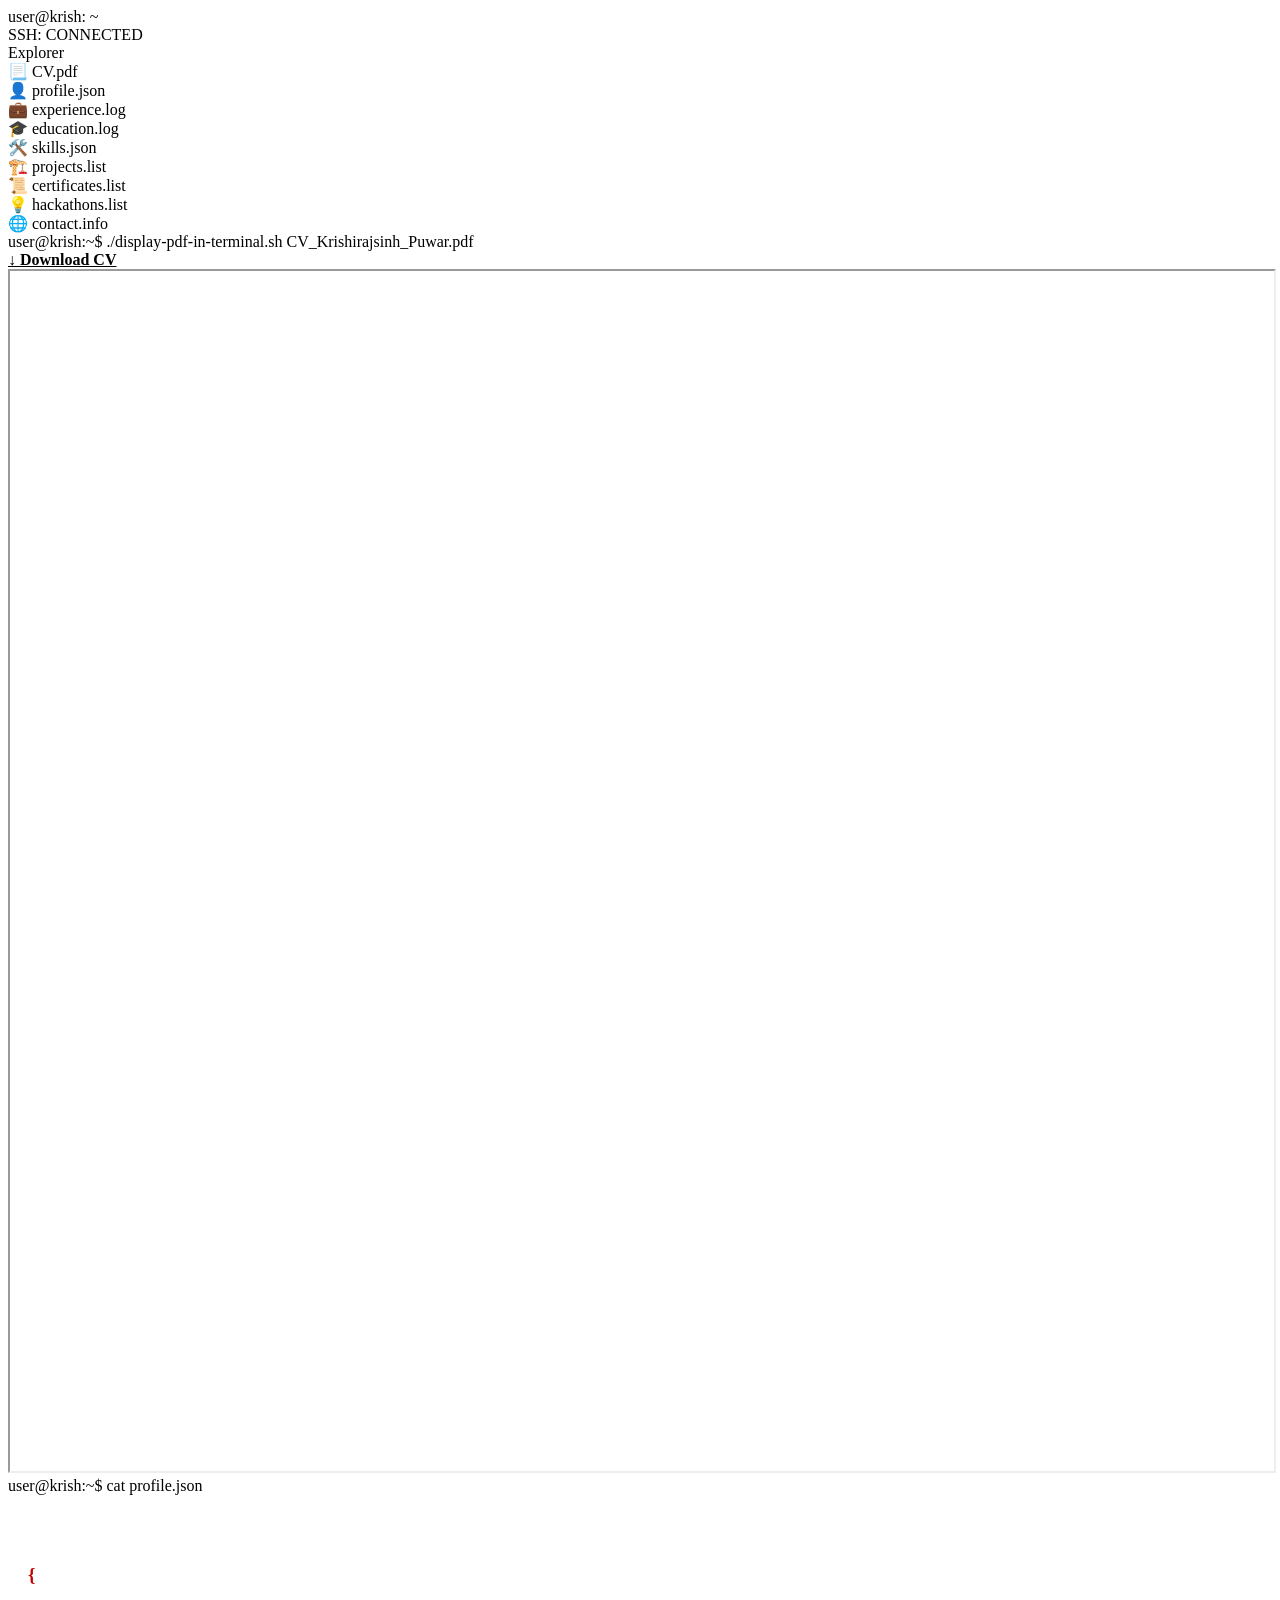
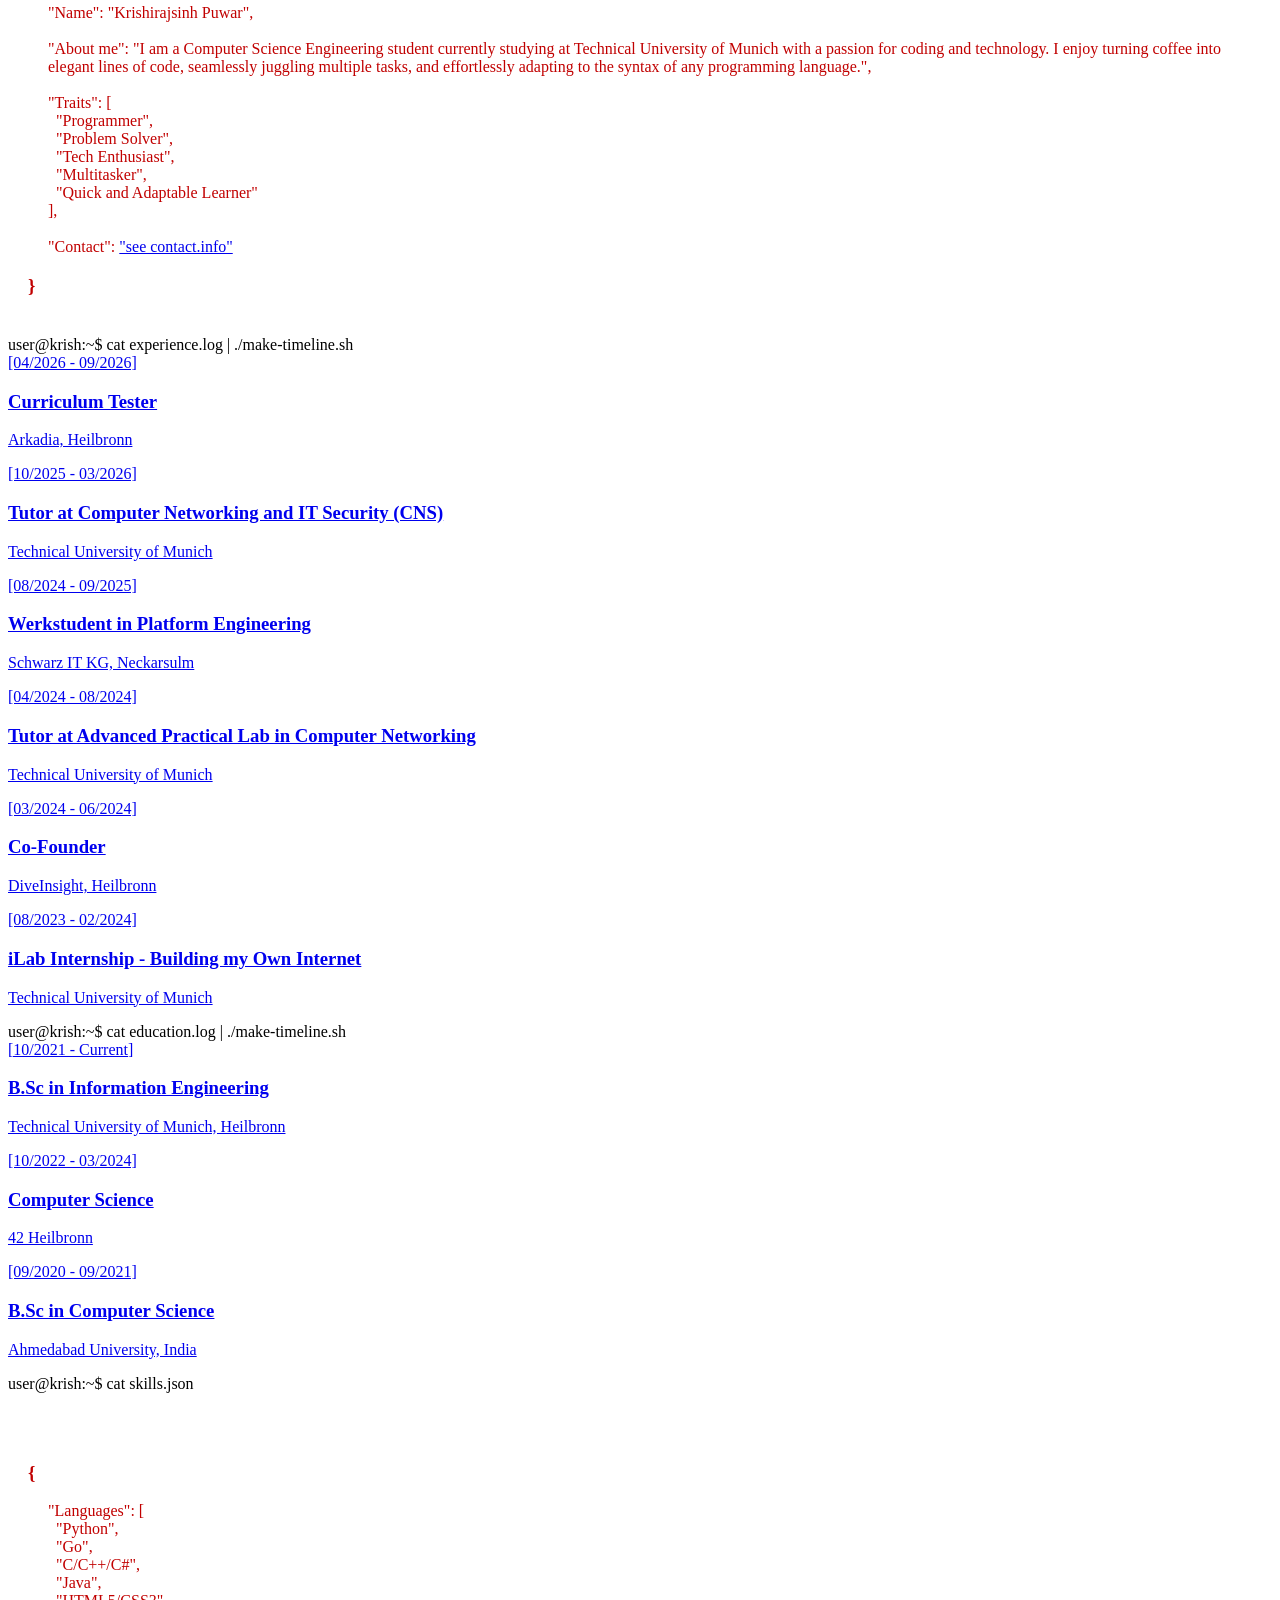
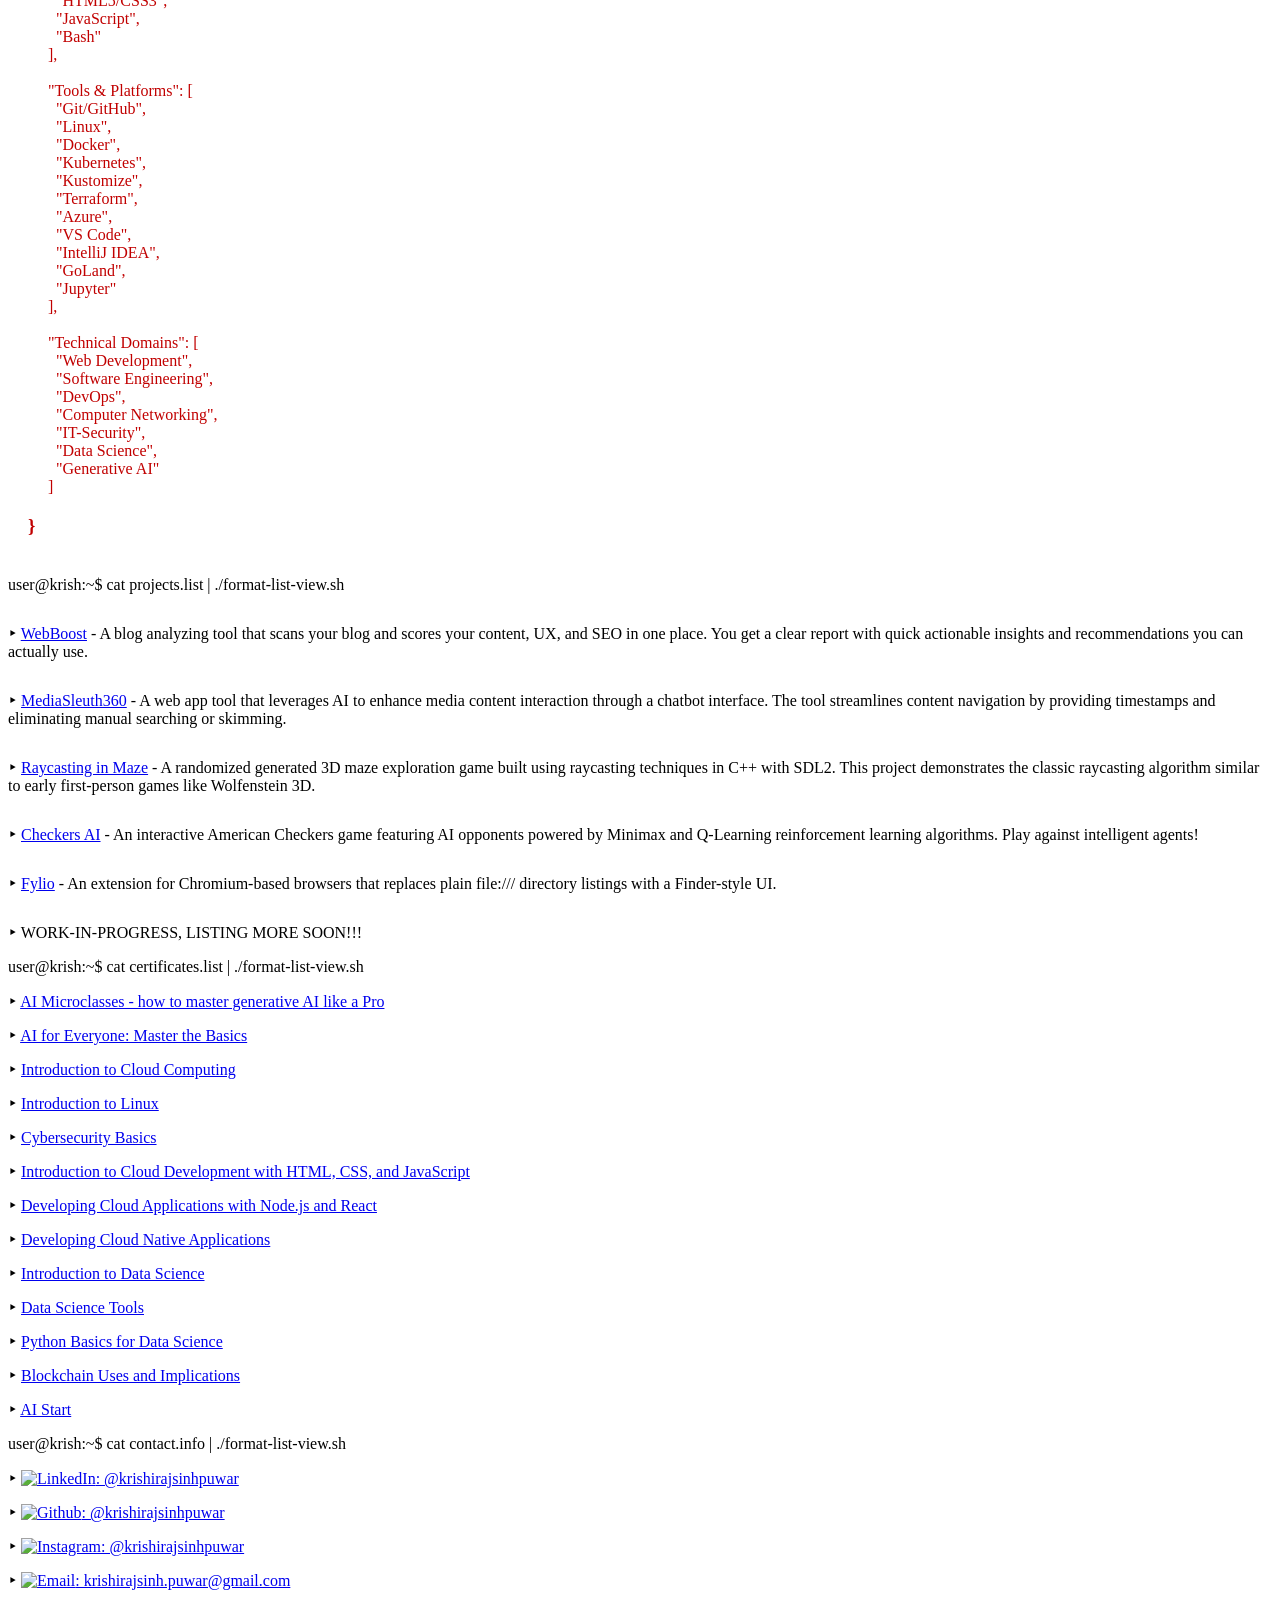
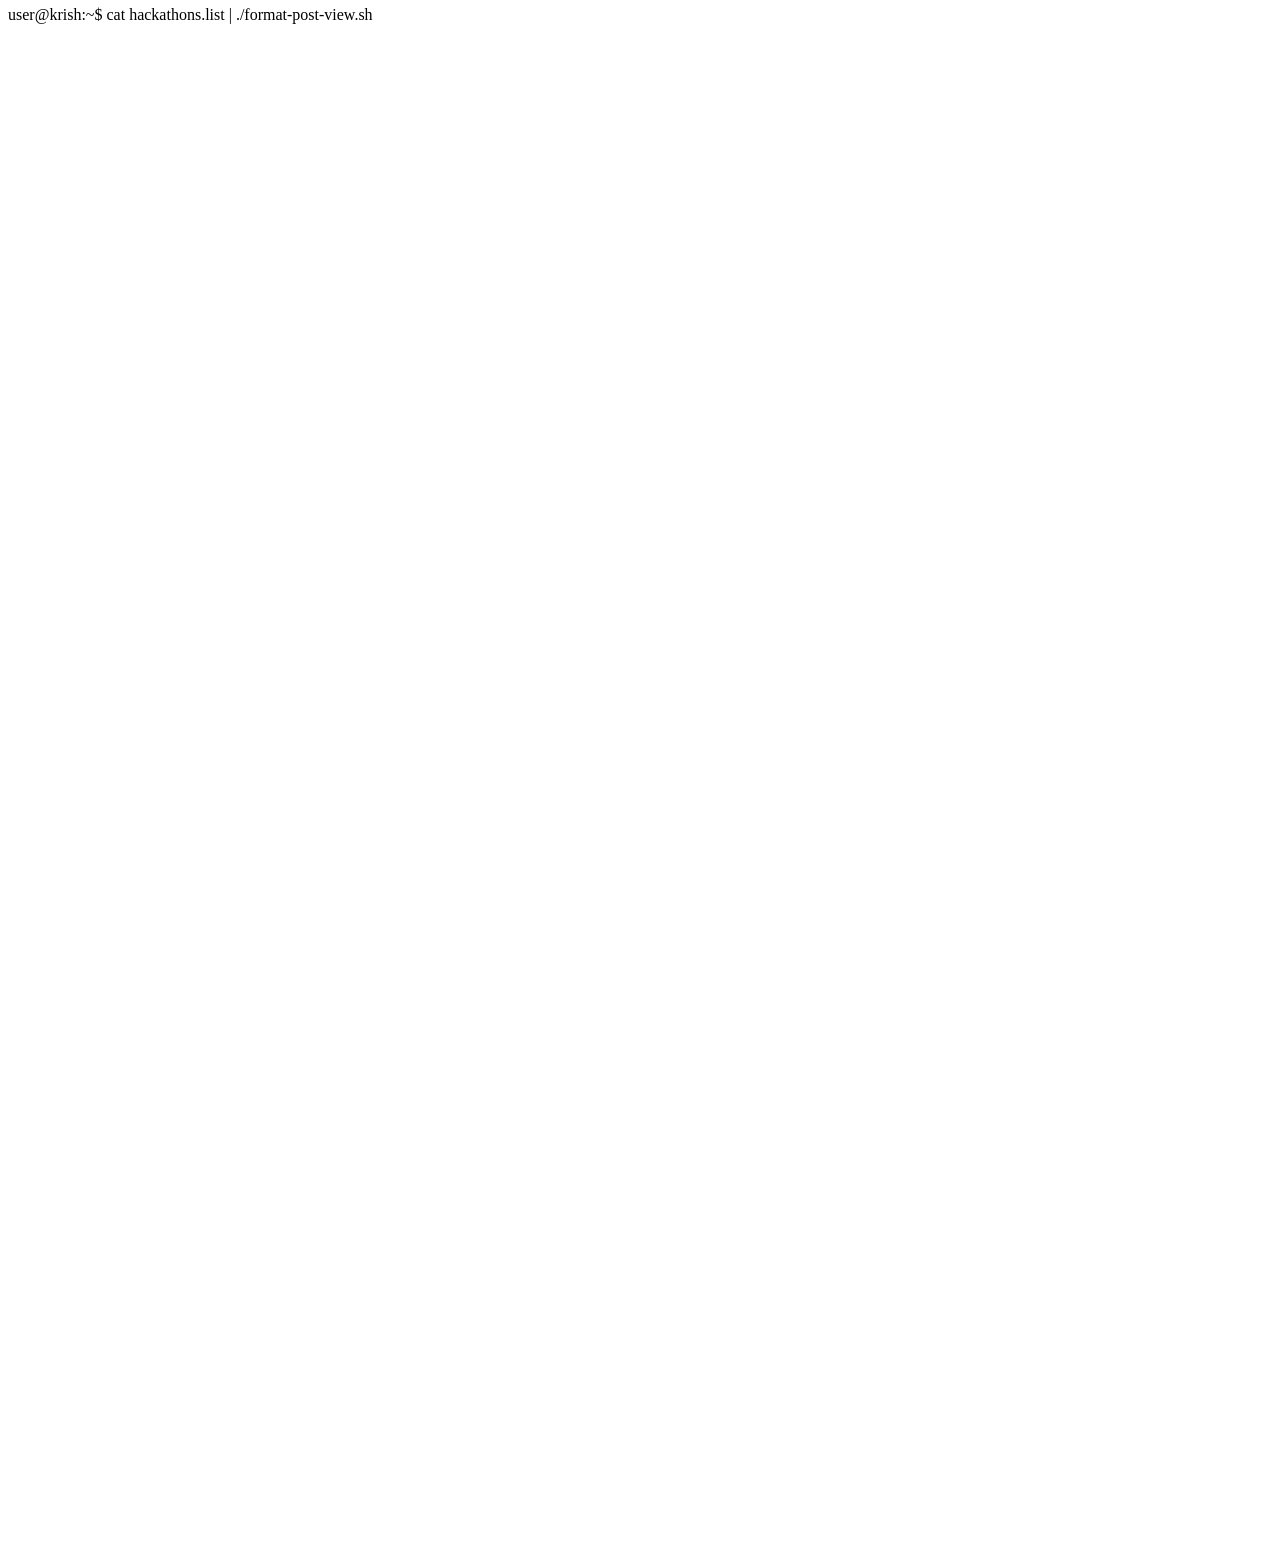
==== index.html @ ea26bac5 "updated email and usernames, added arkadia workexp, added linkedin hackathon post" ====
<!doctype html>
<html lang="en">
	<head>
		<script src="script.js"></script>

		<meta charset="UTF-8" />
		<meta name="viewport" content="width=device-width, initial-scale=1.0" />

		<meta
			name="description"
			content="Krishirajsinh Puwar – Computer Science Engineering student at Technical University of Munich (TUM). A Programmer, Tech enthusiast, and problem solver with experience in Software Engineering, DevOps, cloud-native systems, platform engineering, Computer Networking, Cybersecurity, Data Science and Generative AI."
		/>
		<meta
			name="keywords"
			content="Krishirajsinh Puwar, Software Engineer, Information Engineering, Computer Science, Heilbronn, Germany, TUM, Technical University of Munich, Computer Networking, DevOps, Cloud, AI, Portfolio, Resume, CV, Python, Go, C, C++, Java, Kubernetes, Docker, Platform Engineering, IT Security, Data Science, Generative AI, Cybersecurity, Software Development, Tech Enthusiast, Problem Solver, Multitasker, Quick Learner, Computer Science Student, Software Engineering Student, Computer Science Portfolio, Software Engineer Portfolio"
		/>
		<meta name="author" content="Krishirajsinh Puwar" />
		<meta name="robots" content="index, follow" />
		<meta name="theme-color" content="#0d0d0d" />

		<meta name="apple-mobile-web-app-capable" content="yes" />
		<meta
			name="apple-mobile-web-app-status-bar-style"
			content="black-translucent"
		/>

		<meta
			property="og:title"
			content="Krishirajsinh Puwar | Software Engineer & CS Student"
		/>
		<meta
			property="og:description"
			content="Terminal-style portfolio of Krishirajsinh Puwar – Computer Science Engineering student at Technical University of Munich (TUM). A Programmer, Tech enthusiast, and problem solver with experience in Software Engineering, DevOps, cloud-native systems, platform engineering, Computer Networking, Cybersecurity, Data Science and Generative AI."
		/>
		<meta property="og:type" content="website" />
		<meta
			property="og:url"
			content="https://krishirajsinh-puwar.42web.io/"
		/>

		<link
			rel="preload"
			href="https://fonts.gstatic.com/s/firacode/v26/uU9PCBUR8oakM2BQ3x0.woff2"
			as="font"
			type="font/woff2"
			crossorigin
		/>
		<link rel="preconnect" href="https://fonts.googleapis.com" />
		<link rel="preconnect" href="https://fonts.gstatic.com" crossorigin />
		<link
			href="https://fonts.googleapis.com/css2?family=Fira+Code:wght@300;400;500;600&display=swap"
			rel="stylesheet"
		/>

		<script type="application/ld+json">
			{
				"@context": "https://schema.org",
				"@type": "Person",
				"name": "Krishirajsinh Puwar",
				"url": "https://krishirajsinh-puwar.42web.io/",
				"jobTitle": "Software Engineering Student",
				"description": "Computer Science Engineering student at the Technical University of Munich with experience in Software Engineering, DevOps, cloud-native systems, platform engineering, Computer Networking, Cybersecurity, Data Science and Generative AI.",
				"affiliation": {
					"@type": "Organization",
					"name": "Schwarz IT KG"
				},
				"alumniOf": [
					{
						"@type": "EducationalOrganization",
						"name": "Technical University of Munich"
					},
					{
						"@type": "EducationalOrganization",
						"name": "42 Heilbronn"
					},
					{
						"@type": "EducationalOrganization",
						"name": "Ahmedabad University"
					}
				],
				"knowsAbout": [
					"Software Engineering",
					"DevOps",
					"Platform Engineering",
					"Cloud Computing",
					"Computer Networking",
					"IT Security",
					"Cybersecurity",
					"Data Science",
					"Generative AI",
					"Python",
					"Go",
					"C",
					"C++",
					"C#",
					"Java",
					"HTML5",
					"CSS3",
					"JavaScript",
					"Kubernetes",
					"Docker"
				],
				"sameAs": [
					"https://github.com/krishirajsinhpuwar",
					"https://www.linkedin.com/in/krishirajsinhpuwar",
					"https://www.instagram.com/krishirajsinhpuwar/"
				]
			}
		</script>

		<title>Krishirajsinh Puwar</title>
		<link
			rel="shortcut icon"
			href="https://krishirajsinh-puwar.42web.io/img/software-engineer.png"
		/>

		<link rel="stylesheet" href="styles.css" />
	</head>

	<body>
		<div class="terminal-container">
			<div class="title-bar">
				<div class="buttons">
					<div class="dot red"></div>
					<div class="dot yellow"></div>
					<div class="dot green"></div>
				</div>
				<div class="title-text">user@krish: ~</div>
				<div class="status-badge">SSH: CONNECTED</div>
			</div>

			<div class="terminal-body">
				<div class="sidebar">
					<div class="sidebar-header">Explorer</div>
					<div class="nav-item" onclick="showSection('cv')">
						<span class="nav-icon">📃</span> CV.pdf
					</div>
					<div class="nav-item" onclick="showSection('profile')">
						<span class="nav-icon">👤</span> profile.json
					</div>
					<div class="nav-item" onclick="showSection('experience')">
						<span class="nav-icon">💼</span> experience.log
					</div>
					<div class="nav-item" onclick="showSection('education')">
						<span class="nav-icon">🎓</span> education.log
					</div>
					<div class="nav-item" onclick="showSection('skills')">
						<span class="nav-icon">🛠️</span> skills.json
					</div>
					<div class="nav-item" onclick="showSection('projects')">
						<span class="nav-icon">🏗️</span> projects.list
					</div>
					<div class="nav-item" onclick="showSection('certificates')">
						<span class="nav-icon">📜</span> certificates.list
					</div>
					<div class="nav-item" onclick="showSection('hackathons')">
						<span class="nav-icon">💡</span> hackathons.list
					</div>
					<div class="nav-item" onclick="showSection('contact')">
						<span class="nav-icon">🌐</span> contact.info
					</div>
				</div>

				<div class="content-area" id="main-output">
					<div id="cv" class="section hidden-section">
						<div class="prompt-line">
							<span class="user">user@krish</span>:<span
								class="path"
								>~</span
							>$ ./display-pdf-in-terminal.sh
							CV_Krishirajsinh_Puwar.pdf
							<span class="cursor"></span>
						</div>

						<a
							href="https://krishirajsinh-puwar.42web.io/docs/CV_Krishirajsinh_Puwar.pdf"
							download
							style="
								color: black;
								font-weight: bold;
								border: none;
								border-bottom: 1px dashed black;
							"
						>
							<div class="cv-download">↓ Download CV</div>
						</a>

						<object
							data="https://krishirajsinh-puwar.42web.io/docs/CV_Krishirajsinh_Puwar.pdf#zoom=100&navpanes=0&toolbar=1"
							type="application/pdf"
							width="100%"
							height="1200px"
						>
							<iframe
								src="https://krishirajsinh-puwar.42web.io/docs/CV_Krishirajsinh_Puwar.pdf#zoom=100&navpanes=0&toolbar=1"
								width="100%"
								height="1200px"
							>
								<p>
									Your browser does not support PDF viewing.
									<a
										href="https://krishirajsinh-puwar.42web.io/docs/CV_Krishirajsinh_Puwar.pdf"
										>Download the PDF</a
									>.
								</p>
							</iframe>
						</object>
					</div>

					<div id="profile" class="section">
						<div class="prompt-line">
							<span class="user">user@krish</span>:<span
								class="path"
								>~</span
							>$ cat profile.json
							<span class="cursor"></span>
						</div>

						<div
							style="
								margin-top: 30px;
								border: 1px dashed var(--border-color);
								padding: 20px;
								border-radius: 8px;
							"
						>
							<h3 style="color: #c10000">{</h3>
							<ul
								style="
									list-style: none;
									padding-left: 20px;
									color: #c10000;
								"
							>
								<li>
									<span class="key">"Name"</span>:
									<span class="value"
										>"Krishirajsinh Puwar"</span
									>,
								</li>
								<br />
								<li>
									<span class="key">"About me"</span>:
									<span class="value"
										>"I am a Computer Science Engineering
										student currently studying at Technical
										University of Munich with a passion for
										coding and technology. I enjoy turning
										coffee into elegant lines of code,
										seamlessly juggling multiple tasks, and
										effortlessly adapting to the syntax of
										any programming language."</span
									>,
								</li>
								<br />
								<li>
									<span class="key">"Traits"</span>: [<br />
									&nbsp;&nbsp;<span class="value"
										>"Programmer"</span
									>,<br />
									&nbsp;&nbsp;<span class="value"
										>"Problem Solver"</span
									>,<br />
									&nbsp;&nbsp;<span class="value"
										>"Tech Enthusiast"</span
									>,<br />
									&nbsp;&nbsp;<span class="value"
										>"Multitasker"</span
									>,<br />
									&nbsp;&nbsp;<span class="value"
										>"Quick and Adaptable Learner"</span
									><br />
									],
								</li>
								<br />
								<li>
									<span class="key">"Contact"</span>:
									<a
										href="#"
										onclick="showSection('contact')"
									>
										<span class="value"
											>"see contact.info"</span
										>
									</a>
								</li>
							</ul>
							<h3 style="color: #c10000">}</h3>
						</div>
					</div>

					<div id="experience" class="section hidden-section">
						<div class="prompt-line">
							<span class="user">user@krish</span>:<span
								class="path"
								>~</span
							>$ cat experience.log | ./make-timeline.sh
							<span class="cursor"></span>
						</div>

						<a
							href="https://arkadia.hn/"
							target="_blank"
						>
							<div class="exp-card">
								<span class="date">[04/2026 - 09/2026]</span>
								<h3>
									Curriculum Tester
								</h3>
								<p>Arkadia, Heilbronn</p>
							</div>
						</a>

						<a
							href="https://www.ce.cit.tum.de/hndss/teaching/ws-25/computer-networking-and-it-security-inhn0012/"
							target="_blank"
						>
							<div class="exp-card">
								<span class="date">[10/2025 - 03/2026]</span>
								<h3>
									Tutor at Computer Networking and IT Security
									(CNS)
								</h3>
								<p>Technical University of Munich</p>
							</div>
						</a>

						<a
							href="https://it.schwarz/en/about-us"
							target="_blank"
						>
							<div class="exp-card">
								<span class="date">[08/2024 - 09/2025]</span>
								<h3>Werkstudent in Platform Engineering</h3>
								<p>Schwarz IT KG, Neckarsulm</p>
							</div>
						</a>

						<a
							href="https://www.ce.cit.tum.de/hndss/teaching/ss-24/ilab-inhn0021-inhn4053/"
							target="_blank"
						>
							<div class="exp-card">
								<span class="date">[04/2024 - 08/2024]</span>
								<h3>
									Tutor at Advanced Practical Lab in Computer
									Networking
								</h3>
								<p>Technical University of Munich</p>
							</div>
						</a>

						<a href="https://www.diveinsight.me/" target="_blank">
							<div class="exp-card">
								<span class="date">[03/2024 - 06/2024]</span>
								<h3>Co-Founder</h3>
								<p>DiveInsight, Heilbronn</p>
							</div>
						</a>

						<a
							href="https://net.in.tum.de/teaching/ss23/ilab_information.html"
							target="_blank"
						>
							<div class="exp-card">
								<span class="date">[08/2023 - 02/2024]</span>
								<h3>
									iLab Internship - Building my Own Internet
								</h3>
								<p>Technical University of Munich</p>
							</div>
						</a>
					</div>

					<div id="education" class="section hidden-section">
						<div class="prompt-line">
							<span class="user">user@krish</span>:<span
								class="path"
								>~</span
							>$ cat education.log | ./make-timeline.sh
							<span class="cursor"></span>
						</div>

						<a
							href="https://www.chn.tum.de/study-programs/bachelor-in-information-engineering"
							target="_blank"
						>
							<div class="exp-card">
								<span class="date">[10/2021 - Current]</span>
								<h3>B.Sc in Information Engineering</h3>
								<p>Technical University of Munich, Heilbronn</p>
							</div>
						</a>

						<a
							href="https://www.42heilbronn.de/en/"
							target="_blank"
						>
							<div class="exp-card">
								<span class="date">[10/2022 - 03/2024]</span>
								<h3>Computer Science</h3>
								<p>42 Heilbronn</p>
							</div>
						</a>

						<a
							href="https://ahduni.edu.in/majors/computer-science/"
							target="_blank"
						>
							<div class="exp-card">
								<span class="date">[09/2020 - 09/2021]</span>
								<h3>B.Sc in Computer Science</h3>
								<p>Ahmedabad University, India</p>
							</div>
						</a>
					</div>

					<div id="skills" class="section hidden-section">
						<div class="prompt-line">
							<span class="user">user@krish</span>:<span
								class="path"
								>~</span
							>$ cat skills.json
							<span class="cursor"></span>
						</div>

						<div
							style="
								margin-top: 30px;
								border: 1px dashed var(--border-color);
								padding: 20px;
								border-radius: 8px;
							"
						>
							<h3 style="color: #c10000">{</h3>
							<ul
								style="
									list-style: none;
									padding-left: 20px;
									color: #c10000;
								"
							>
								<li>
									<span class="key">"Languages"</span>: [<br />
									&nbsp;&nbsp;<span class="value"
										>"Python"</span
									>,<br />
									&nbsp;&nbsp;<span class="value">"Go"</span
									>,<br />
									&nbsp;&nbsp;<span class="value"
										>"C/C++/C#"</span
									>,<br />
									&nbsp;&nbsp;<span class="value">"Java"</span
									>,<br />
									&nbsp;&nbsp;<span class="value"
										>"HTML5/CSS3"</span
									>,<br />
									&nbsp;&nbsp;<span class="value"
										>"JavaScript"</span
									>,<br />
									&nbsp;&nbsp;<span class="value">"Bash"</span
									><br />
									],
								</li>
								<br />
								<li>
									<span class="key">"Tools & Platforms"</span
									>: [<br />
									&nbsp;&nbsp;<span class="value"
										>"Git/GitHub"</span
									>,<br />
									&nbsp;&nbsp;<span class="value"
										>"Linux"</span
									>,<br />
									&nbsp;&nbsp;<span class="value"
										>"Docker"</span
									>,<br />
									&nbsp;&nbsp;<span class="value"
										>"Kubernetes"</span
									>,<br />
									&nbsp;&nbsp;<span class="value"
										>"Kustomize"</span
									>,<br />
									&nbsp;&nbsp;<span class="value"
										>"Terraform"</span
									>,<br />
									&nbsp;&nbsp;<span class="value"
										>"Azure"</span
									>,<br />
									&nbsp;&nbsp;<span class="value"
										>"VS Code"</span
									>,<br />
									&nbsp;&nbsp;<span class="value"
										>"IntelliJ IDEA"</span
									>,<br />
									&nbsp;&nbsp;<span class="value"
										>"GoLand"</span
									>,<br />
									&nbsp;&nbsp;<span class="value"
										>"Jupyter"</span
									><br />
									],
								</li>
								<br />
								<li>
									<span class="key">"Technical Domains"</span
									>: [<br />
									&nbsp;&nbsp;<span class="value"
										>"Web Development"</span
									>,<br />
									&nbsp;&nbsp;<span class="value"
										>"Software Engineering"</span
									>,<br />
									&nbsp;&nbsp;<span class="value"
										>"DevOps"</span
									>,<br />
									&nbsp;&nbsp;<span class="value"
										>"Computer Networking"</span
									>,<br />
									&nbsp;&nbsp;<span class="value"
										>"IT-Security"</span
									>,<br />
									&nbsp;&nbsp;<span class="value"
										>"Data Science"</span
									>,<br />
									&nbsp;&nbsp;<span class="value"
										>"Generative AI"</span
									><br />
									]
								</li>
							</ul>
							<h3 style="color: #c10000">}</h3>
						</div>
					</div>

					<div id="projects" class="section hidden-section">
						<div class="prompt-line">
							<span class="user">user@krish</span>:<span
								class="path"
								>~</span
							>$ cat projects.list | ./format-list-view.sh
							<span class="cursor"></span>
						</div>

						<!-- TODO: add projects -->
						<ul style="list-style: none; padding: 0">
							<li style="margin-bottom: 30px; margin-top: 30px">
								‣
								<a
									href="https://web-boost.vercel.app/"
									target="_blank"
									>WebBoost</a
								>
								- A blog analyzing tool that scans your blog and
								scores your content, UX, and SEO in one place.
								You get a clear report with quick actionable
								insights and recommendations you can actually
								use.
							</li>
							<li style="margin-bottom: 30px">
								‣
								<a
									href="https://mediasleuth360.infinityfreeapp.com/"
									target="_blank"
									>MediaSleuth360</a
								>
								- A web app tool that leverages AI to enhance
								media content interaction through a chatbot
								interface. The tool streamlines content
								navigation by providing timestamps and
								eliminating manual searching or skimming.
							</li>
							<li style="margin-bottom: 30px; margin-top: 30px">
								‣
								<a
									href="https://github.com/krishirajsinhpuwar/Raycasting-in-Maze"
									target="_blank"
									>Raycasting in Maze</a
								>
								- A randomized generated 3D maze exploration
								game built using raycasting techniques in C++
								with SDL2. This project demonstrates the classic
								raycasting algorithm similar to early
								first-person games like Wolfenstein 3D.
							</li>
							<li style="margin-bottom: 30px; margin-top: 30px">
								‣
								<a
									href="https://github.com/krishirajsinhpuwar/Checkers-AI"
									target="_blank"
									>Checkers AI</a
								>
								- An interactive American Checkers game
								featuring AI opponents powered by Minimax and
								Q-Learning reinforcement learning algorithms.
								Play against intelligent agents!
							</li>
							<li style="margin-bottom: 30px; margin-top: 30px">
								‣
								<a
									href="https://github.com/krishirajsinhpuwar/Fylio"
									target="_blank"
									>Fylio</a
								>
								- An extension for Chromium-based browsers that
								replaces plain file:/// directory listings with
								a Finder-style UI.
							</li>
							<li style="margin-bottom: 15px">
								‣ WORK-IN-PROGRESS, LISTING MORE SOON!!!
							</li>
						</ul>
					</div>

					<div id="certificates" class="section hidden-section">
						<div class="prompt-line">
							<span class="user">user@krish</span>:<span
								class="path"
								>~</span
							>$ cat certificates.list | ./format-list-view.sh
							<span class="cursor"></span>
						</div>

						<ul style="list-style: none; padding: 0">
							<li style="margin-bottom: 15px">
								‣
								<a
									href="https://krishirajsinh-puwar.42web.io/docs/AI-microclass-cert-Krishirajshinh-Puwar.pdf"
									target="_blank"
									>AI Microclasses - how to master generative
									AI like a Pro</a
								>
							</li>
							<li style="margin-bottom: 15px">
								‣
								<a
									href="https://courses.edx.org/certificates/e932cb33a35c49d68d591180c5864901"
									target="_blank"
									>AI for Everyone: Master the Basics</a
								>
							</li>
							<li style="margin-bottom: 15px">
								‣
								<a
									href="https://courses.edx.org/certificates/a5ad1fb236be4dfe81f2113d454f5a74"
									target="_blank"
									>Introduction to Cloud Computing</a
								>
							</li>
							<li style="margin-bottom: 15px">
								‣
								<a
									href="https://courses.edx.org/certificates/22c818ac09b24380aa2648baf4562151"
									target="_blank"
									>Introduction to Linux</a
								>
							</li>
							<li style="margin-bottom: 15px">
								‣
								<a
									href="https://courses.edx.org/certificates/3fc72911ef18479abae2246c2bdd2088"
									target="_blank"
									>Cybersecurity Basics</a
								>
							</li>
							<li style="margin-bottom: 15px">
								‣
								<a
									href="https://courses.edx.org/certificates/c0ff079c130e436bac5a6cdcb186fbcd"
									target="_blank"
									>Introduction to Cloud Development with
									HTML, CSS, and JavaScript</a
								>
							</li>
							<li style="margin-bottom: 15px">
								‣
								<a
									href="https://courses.edx.org/certificates/d4cdd8b4777649748ed891184c3becee"
									target="_blank"
									>Developing Cloud Applications with Node.js
									and React</a
								>
							</li>
							<li style="margin-bottom: 15px">
								‣
								<a
									href="https://courses.edx.org/certificates/93f59151fcc249729932428f6f7320cb"
									target="_blank"
									>Developing Cloud Native Applications</a
								>
							</li>
							<li style="margin-bottom: 15px">
								‣
								<a
									href="https://courses.edx.org/certificates/b4935fa86e6144c48e5233bcae4f8d9d"
									target="_blank"
									>Introduction to Data Science</a
								>
							</li>
							<li style="margin-bottom: 15px">
								‣
								<a
									href="https://courses.edx.org/certificates/d2c5148cbb704c869ca817bbf81c52aa"
									target="_blank"
									>Data Science Tools</a
								>
							</li>
							<li style="margin-bottom: 15px">
								‣
								<a
									href="https://courses.edx.org/certificates/b2a924a302e74a138e5fac4d57702357"
									target="_blank"
									>Python Basics for Data Science</a
								>
							</li>
							<li style="margin-bottom: 15px">
								‣
								<a
									href="https://courses.edx.org/certificates/4005465d2c504a279243ca0ddbc5af24"
									target="_blank"
									>Blockchain Uses and Implications</a
								>
							</li>
							<li style="margin-bottom: 15px">
								‣
								<a
									href="https://www.linkedin.com/feed/update/urn:li:activity:7181878891353903104/"
									target="_blank"
									>AI Start</a
								>
							</li>
						</ul>
					</div>

					<div id="contact" class="section hidden-section">
						<div class="prompt-line">
							<span class="user">user@krish</span>:<span
								class="path"
								>~</span
							>$ cat contact.info | ./format-list-view.sh
							<span class="cursor"></span>
						</div>

						<ul style="list-style: none; padding: 0">
							<li style="margin-bottom: 15px">
								‣
								<a
									href="https://www.linkedin.com/in/krishirajsinhpuwar"
									target="_blank"
									><img
										src="https://krishirajsinh-puwar.42web.io/img/linkedin.svg"
										alt="LinkedIn"
										style="pointer-events: none"
									/>: @krishirajsinhpuwar</a
								>
							</li>
							<li style="margin-bottom: 15px">
								‣
								<a
									href="https://github.com/krishirajsinhpuwar"
									target="_blank"
									><img
										src="https://krishirajsinh-puwar.42web.io/img/github.svg"
										alt="Github"
										style="pointer-events: none"
									/>: @krishirajsinhpuwar</a
								>
							</li>
							<li style="margin-bottom: 15px">
								‣
								<a
									href="https://www.instagram.com/krishirajsinhpuwar/"
									target="_blank"
									><img
										src="https://krishirajsinh-puwar.42web.io/img/instagram.svg"
										alt="Instagram"
										style="pointer-events: none"
									/>: @krishirajsinhpuwar</a
								>
							</li>
							<li style="margin-bottom: 15px">
								‣
								<a
									href="mailto:krishirajsinh.puwar@gmail.com"
									><img
										src="https://krishirajsinh-puwar.42web.io/img/gmail.svg"
										alt="Email"
										style="pointer-events: none"
									/>: krishirajsinh.puwar@gmail.com</a
								>
							</li>
						</ul>
					</div>

					<div id="hackathons" class="section hidden-section">
						<div class="prompt-line">
							<span class="user">user@krish</span>:<span
								class="path"
								>~</span
							>$ cat hackathons.list | ./format-post-view.sh
							<span class="cursor"></span>
						</div>
						
						<iframe
							class="hackathon-iframe"
                            src="https://www.linkedin.com/embed/feed/update/urn:li:ugcPost:7470057524252127232?collapsed=1"
							height="500"
							width="48%"
							frameborder="0"
							allowfullscreen=""
							title="Embedded post"
						></iframe>
                        <iframe
							class="hackathon-iframe"
                            src="https://www.linkedin.com/embed/feed/update/urn:li:ugcPost:7445889348719296512?collapsed=1"
							height="500"
							width="48%"
							frameborder="0"
							allowfullscreen=""
							title="Embedded post"
						></iframe>
                        <iframe
							class="hackathon-iframe"
							src="https://www.linkedin.com/embed/feed/update/urn:li:ugcPost:7403125349741473792?collapsed=1"
							height="500"
							width="48%"
							frameborder="0"
							allowfullscreen=""
							title="Embedded post"
						></iframe>
						<iframe
							class="hackathon-iframe"
							src="https://www.linkedin.com/embed/feed/update/urn:li:ugcPost:7178263312009162753?collapsed=1"
							height="500"
							width="48%"
							frameborder="0"
							allowfullscreen=""
							title="Embedded post"
						></iframe>
						<iframe
							class="hackathon-iframe"
							src="https://www.linkedin.com/embed/feed/update/urn:li:ugcPost:7264531027262427138?collapsed=1"
							height="500"
							width="48%"
							frameborder="0"
							allowfullscreen=""
							title="Embedded post"
						></iframe>
					</div>
				</div>
			</div>
		</div>
	</body>
</html>
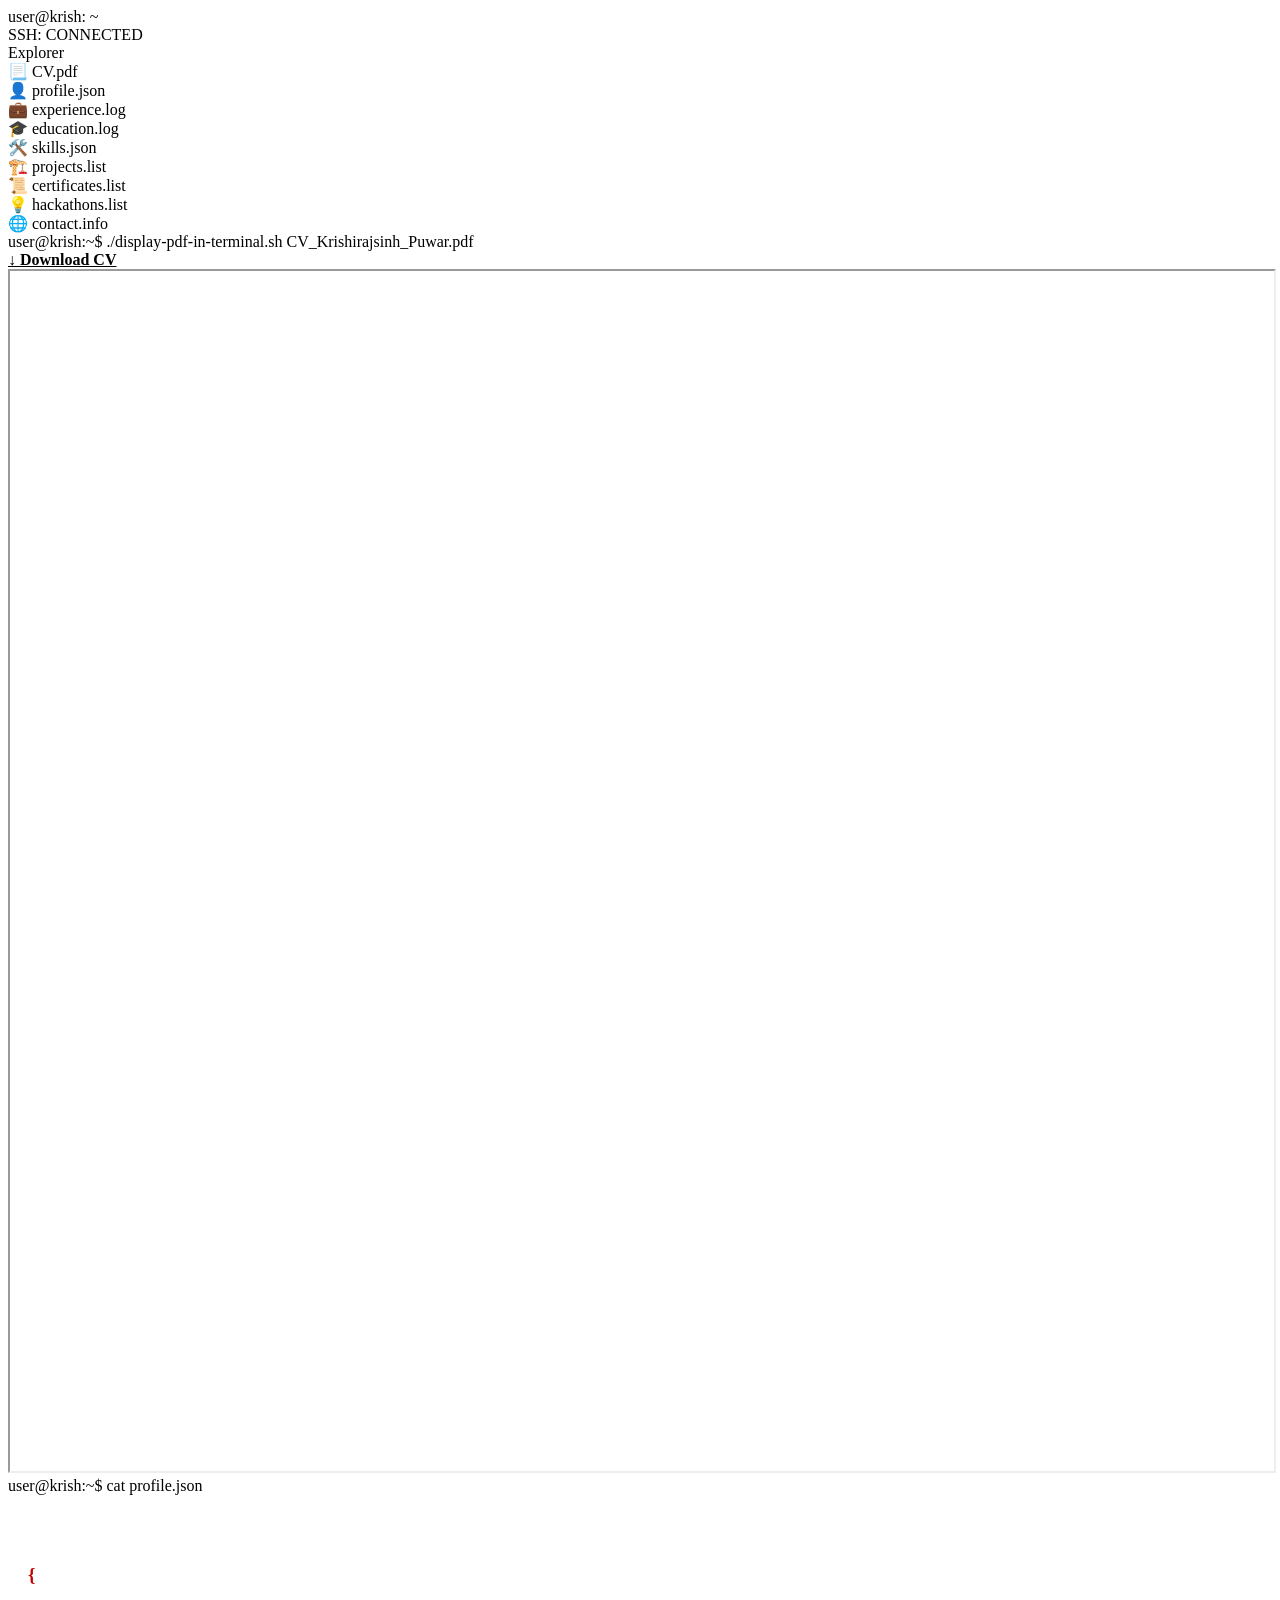
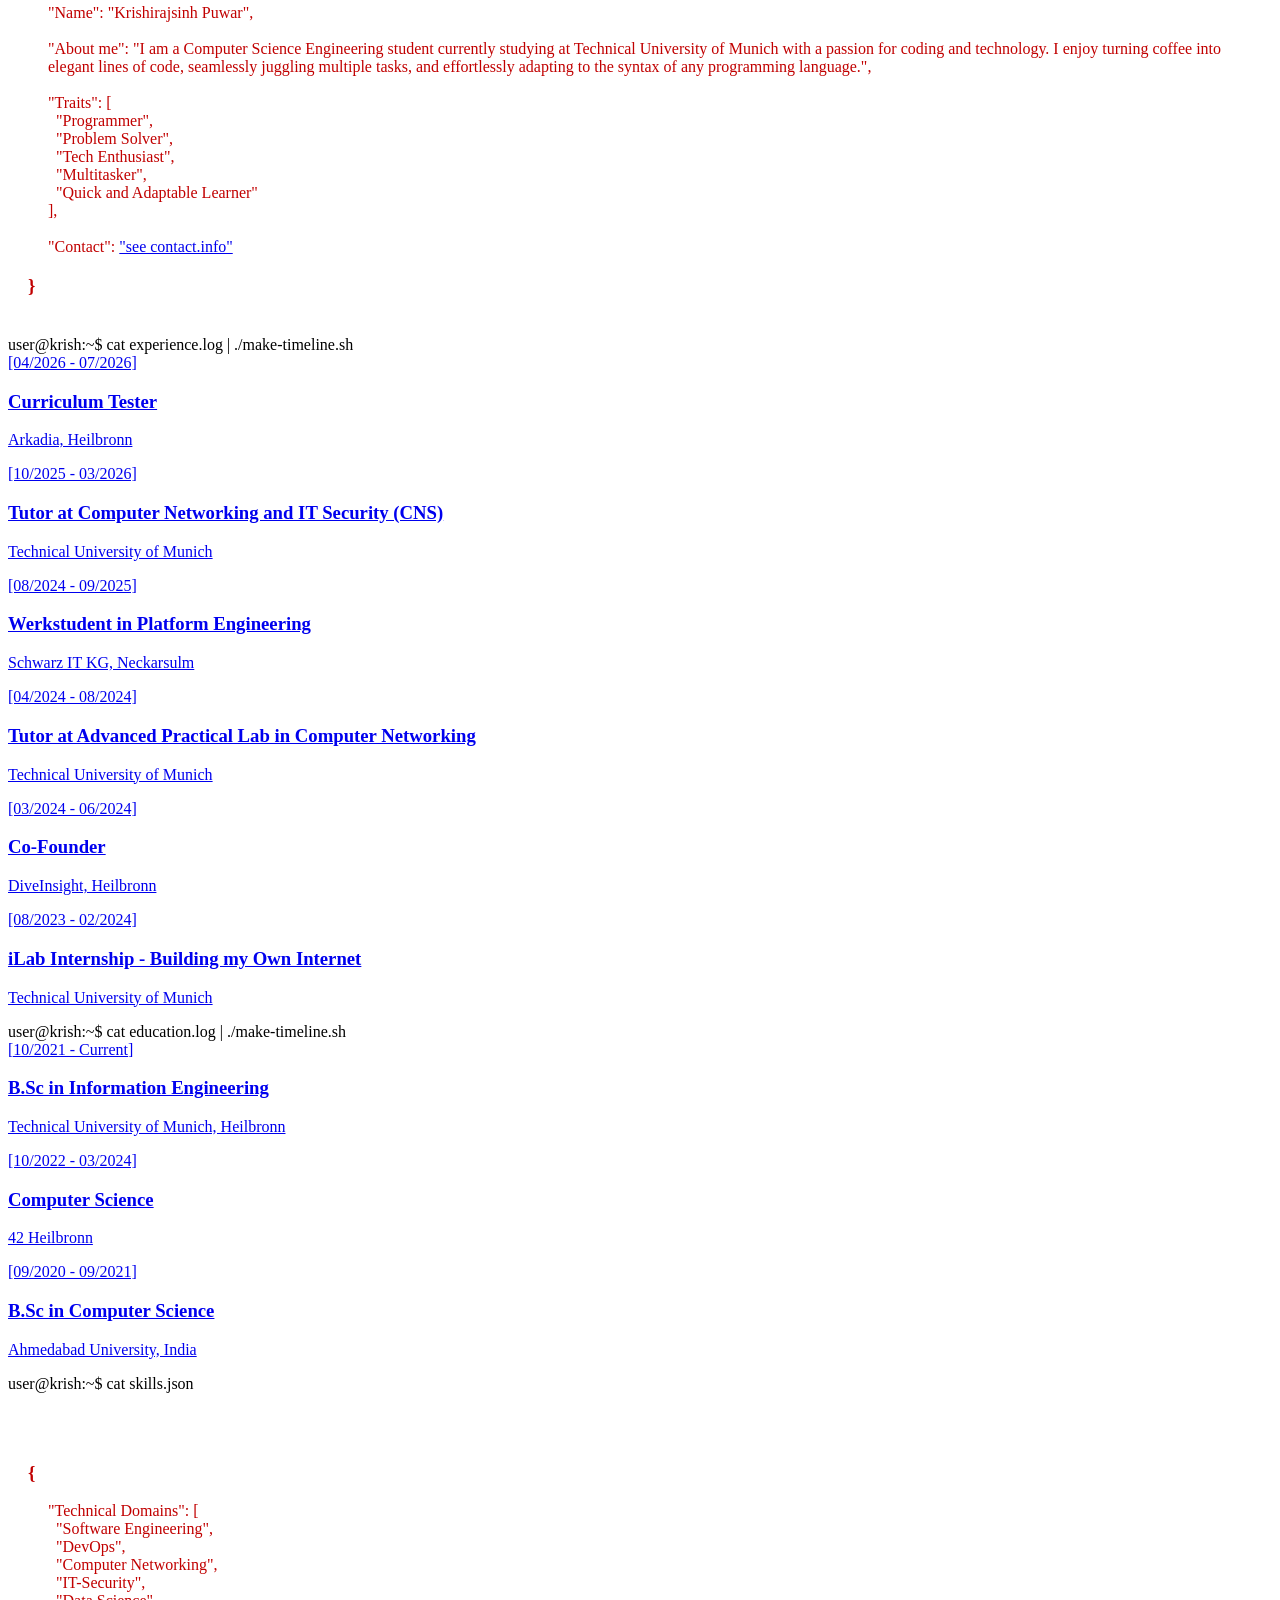
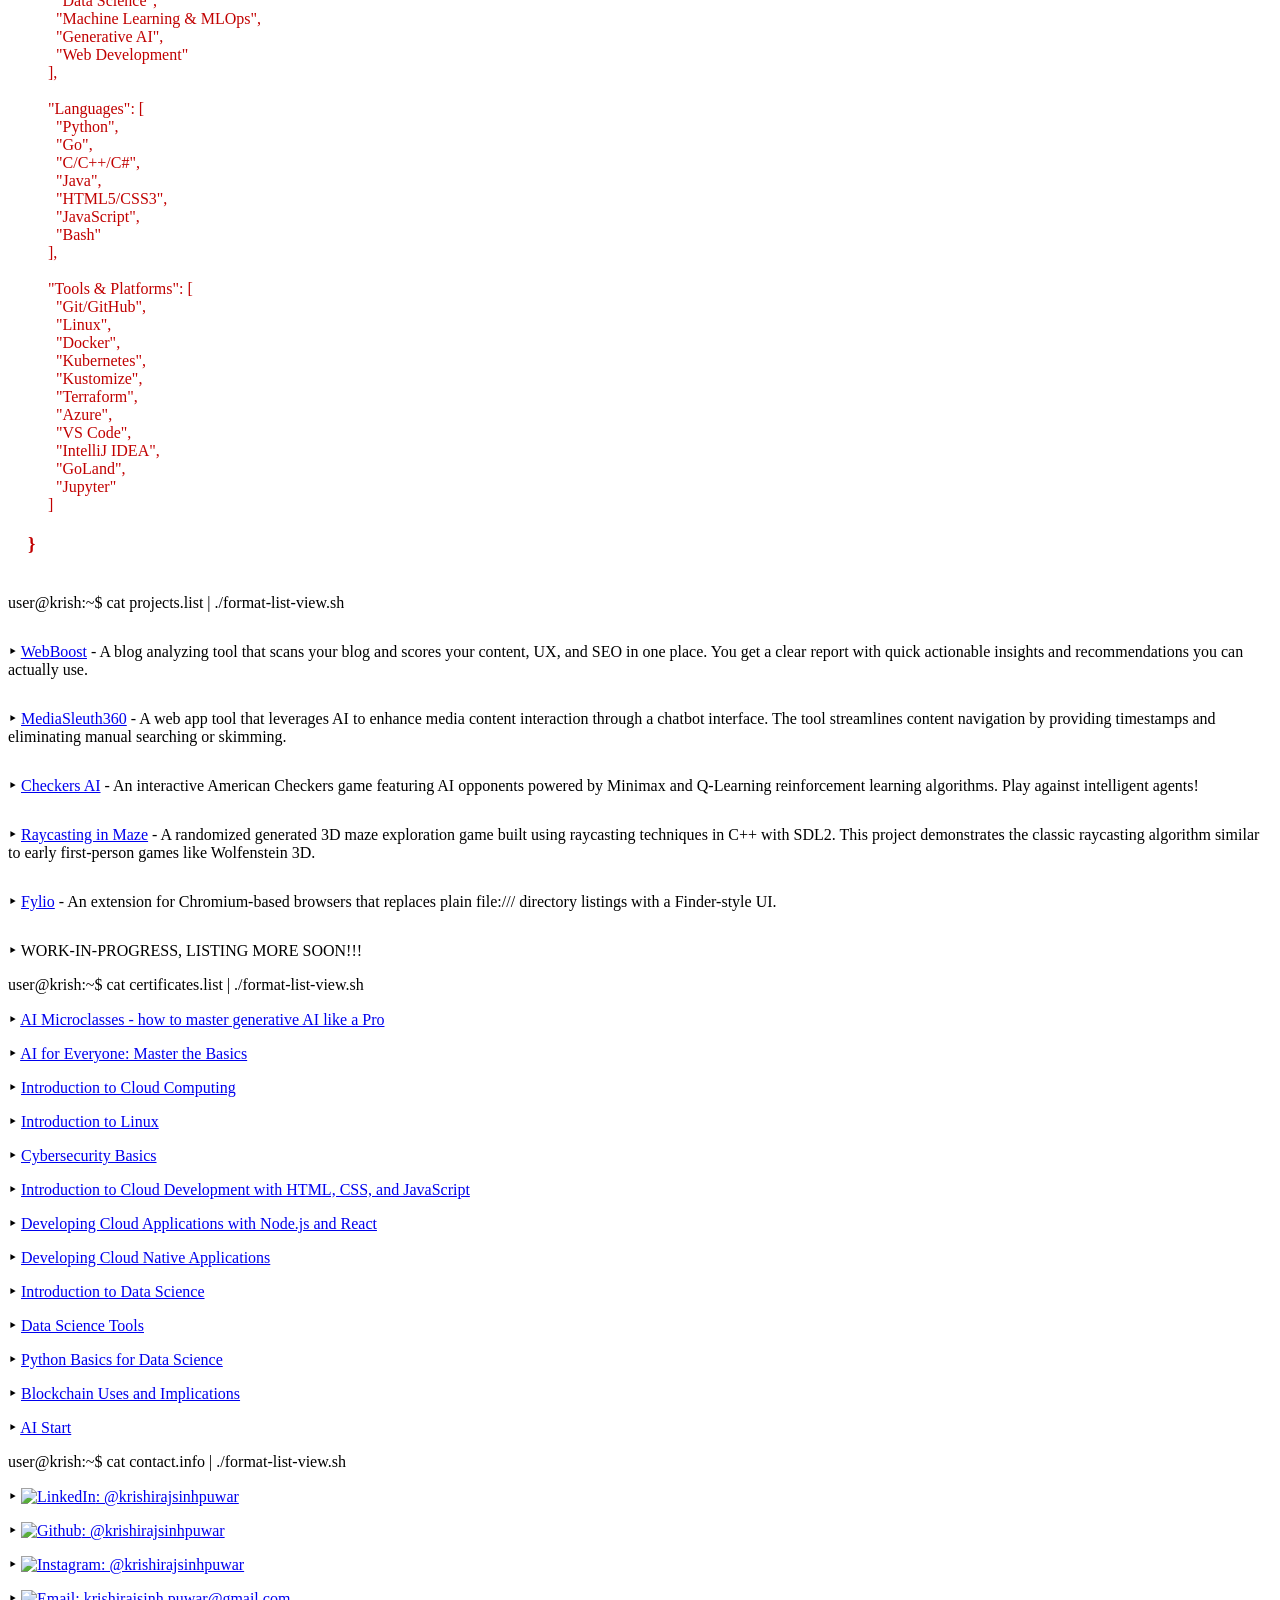
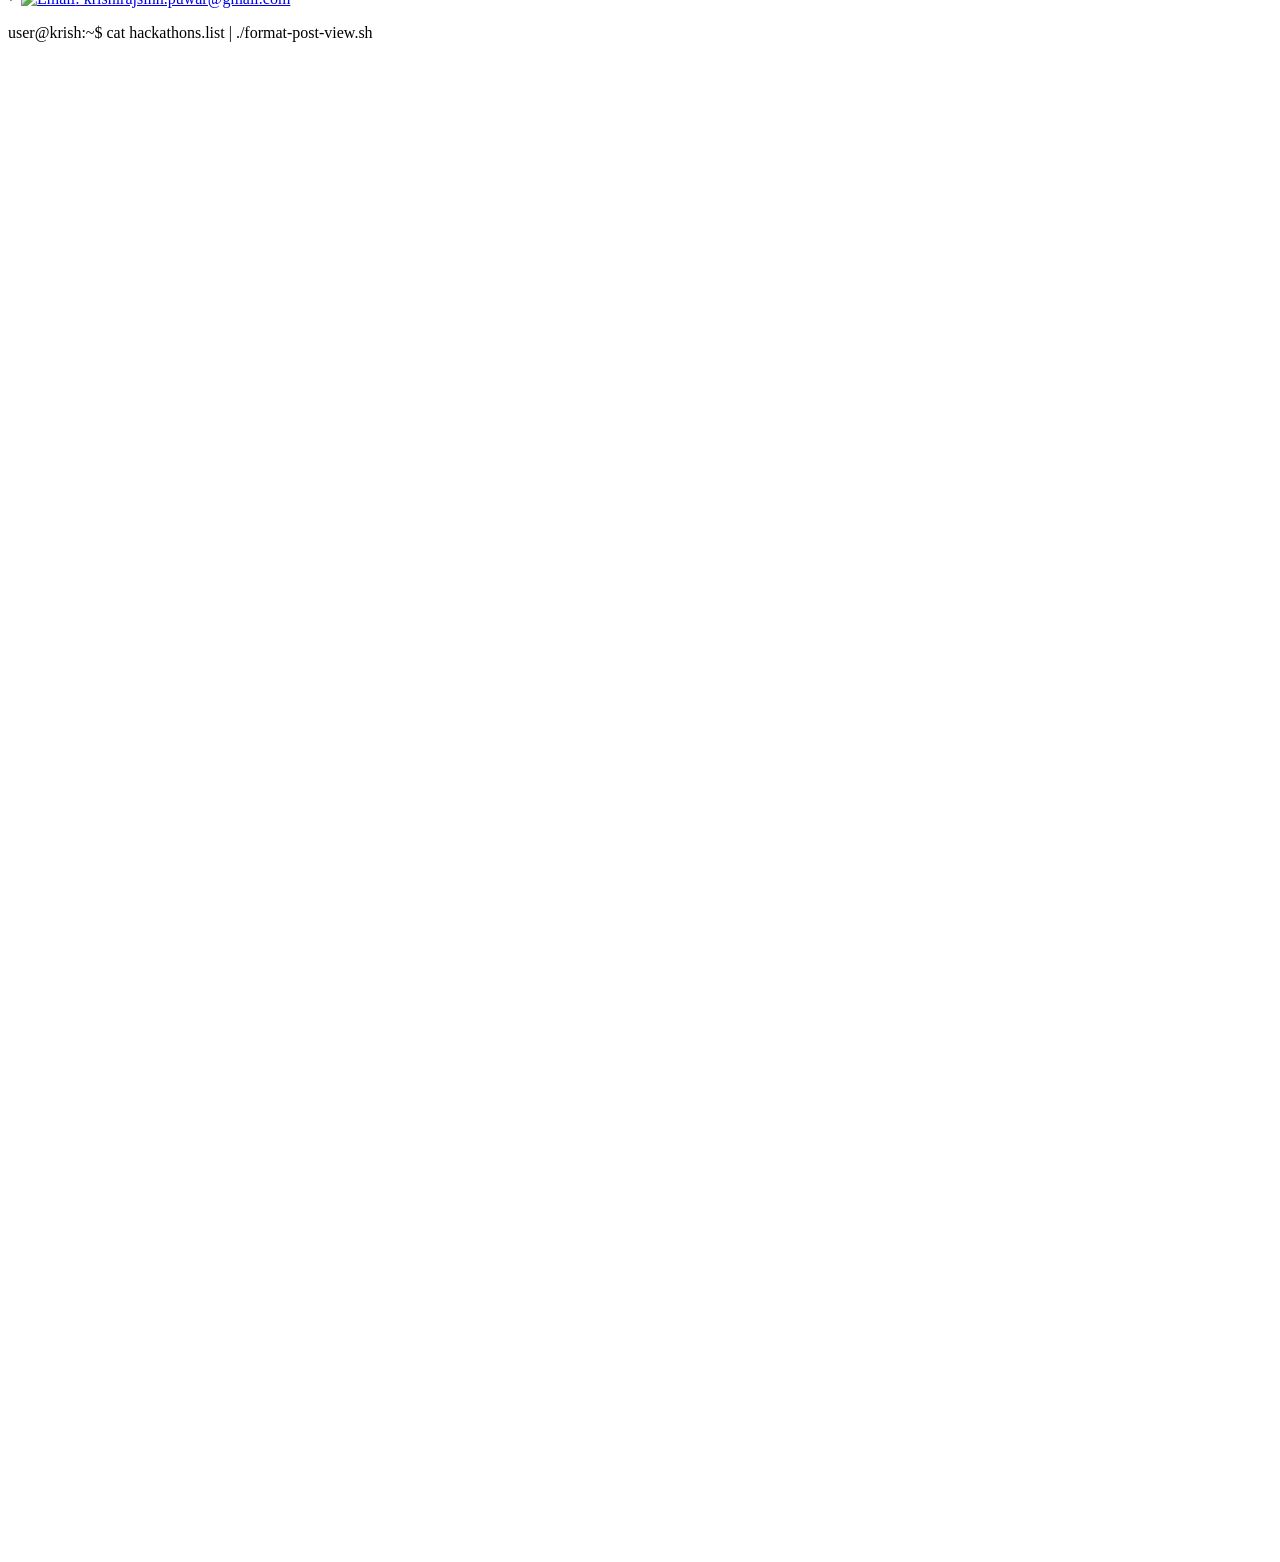
==== commit 160ccb41: "tweaks" ====
--- a/index.html
+++ b/index.html
@@ -298,15 +298,10 @@
 							<span class="cursor"></span>
 						</div>
 
-						<a
-							href="https://arkadia.hn/"
-							target="_blank"
-						>
+						<a href="https://arkadia.hn/" target="_blank">
 							<div class="exp-card">
-								<span class="date">[04/2026 - 09/2026]</span>
-								<h3>
-									Curriculum Tester
-								</h3>
+								<span class="date">[04/2026 - 07/2026]</span>
+								<h3>Curriculum Tester</h3>
 								<p>Arkadia, Heilbronn</p>
 							</div>
 						</a>
@@ -441,6 +436,36 @@
 								"
 							>
 								<li>
+									<span class="key">"Technical Domains"</span
+									>: [<br />
+									&nbsp;&nbsp;<span class="value"
+										>"Software Engineering"</span
+									>,<br />
+									&nbsp;&nbsp;<span class="value"
+										>"DevOps"</span
+									>,<br />
+									&nbsp;&nbsp;<span class="value"
+										>"Computer Networking"</span
+									>,<br />
+									&nbsp;&nbsp;<span class="value"
+										>"IT-Security"</span
+									>,<br />
+									&nbsp;&nbsp;<span class="value"
+										>"Data Science"</span
+									>,<br />
+									&nbsp;&nbsp;<span class="value"
+										>"Machine Learning & MLOps"</span
+									>,<br />
+									&nbsp;&nbsp;<span class="value"
+										>"Generative AI"</span
+									>,<br />
+									&nbsp;&nbsp;<span class="value"
+										>"Web Development"</span
+									><br />
+									],
+								</li>
+								<br />
+								<li>
 									<span class="key">"Languages"</span>: [<br />
 									&nbsp;&nbsp;<span class="value"
 										>"Python"</span
@@ -499,33 +524,6 @@
 									&nbsp;&nbsp;<span class="value"
 										>"Jupyter"</span
 									><br />
-									],
-								</li>
-								<br />
-								<li>
-									<span class="key">"Technical Domains"</span
-									>: [<br />
-									&nbsp;&nbsp;<span class="value"
-										>"Web Development"</span
-									>,<br />
-									&nbsp;&nbsp;<span class="value"
-										>"Software Engineering"</span
-									>,<br />
-									&nbsp;&nbsp;<span class="value"
-										>"DevOps"</span
-									>,<br />
-									&nbsp;&nbsp;<span class="value"
-										>"Computer Networking"</span
-									>,<br />
-									&nbsp;&nbsp;<span class="value"
-										>"IT-Security"</span
-									>,<br />
-									&nbsp;&nbsp;<span class="value"
-										>"Data Science"</span
-									>,<br />
-									&nbsp;&nbsp;<span class="value"
-										>"Generative AI"</span
-									><br />
 									]
 								</li>
 							</ul>
@@ -573,6 +571,18 @@
 							<li style="margin-bottom: 30px; margin-top: 30px">
 								‣
 								<a
+									href="https://github.com/krishirajsinhpuwar/Checkers-AI"
+									target="_blank"
+									>Checkers AI</a
+								>
+								- An interactive American Checkers game
+								featuring AI opponents powered by Minimax and
+								Q-Learning reinforcement learning algorithms.
+								Play against intelligent agents!
+							</li>
+							<li style="margin-bottom: 30px; margin-top: 30px">
+								‣
+								<a
 									href="https://github.com/krishirajsinhpuwar/Raycasting-in-Maze"
 									target="_blank"
 									>Raycasting in Maze</a
@@ -582,18 +592,6 @@
 								with SDL2. This project demonstrates the classic
 								raycasting algorithm similar to early
 								first-person games like Wolfenstein 3D.
-							</li>
-							<li style="margin-bottom: 30px; margin-top: 30px">
-								‣
-								<a
-									href="https://github.com/krishirajsinhpuwar/Checkers-AI"
-									target="_blank"
-									>Checkers AI</a
-								>
-								- An interactive American Checkers game
-								featuring AI opponents powered by Minimax and
-								Q-Learning reinforcement learning algorithms.
-								Play against intelligent agents!
 							</li>
 							<li style="margin-bottom: 30px; margin-top: 30px">
 								‣
@@ -780,8 +778,7 @@
 							</li>
 							<li style="margin-bottom: 15px">
 								‣
-								<a
-									href="mailto:krishirajsinh.puwar@gmail.com"
+								<a href="mailto:krishirajsinh.puwar@gmail.com"
 									><img
 										src="https://krishirajsinh-puwar.42web.io/img/gmail.svg"
 										alt="Email"
@@ -800,26 +797,26 @@
 							>$ cat hackathons.list | ./format-post-view.sh
 							<span class="cursor"></span>
 						</div>
-						
+
 						<iframe
 							class="hackathon-iframe"
-                            src="https://www.linkedin.com/embed/feed/update/urn:li:ugcPost:7470057524252127232?collapsed=1"
+							src="https://www.linkedin.com/embed/feed/update/urn:li:ugcPost:7470057524252127232?collapsed=1"
 							height="500"
 							width="48%"
 							frameborder="0"
 							allowfullscreen=""
 							title="Embedded post"
 						></iframe>
-                        <iframe
+						<iframe
 							class="hackathon-iframe"
-                            src="https://www.linkedin.com/embed/feed/update/urn:li:ugcPost:7445889348719296512?collapsed=1"
+							src="https://www.linkedin.com/embed/feed/update/urn:li:ugcPost:7445889348719296512?collapsed=1"
 							height="500"
 							width="48%"
 							frameborder="0"
 							allowfullscreen=""
 							title="Embedded post"
 						></iframe>
-                        <iframe
+						<iframe
 							class="hackathon-iframe"
 							src="https://www.linkedin.com/embed/feed/update/urn:li:ugcPost:7403125349741473792?collapsed=1"
 							height="500"
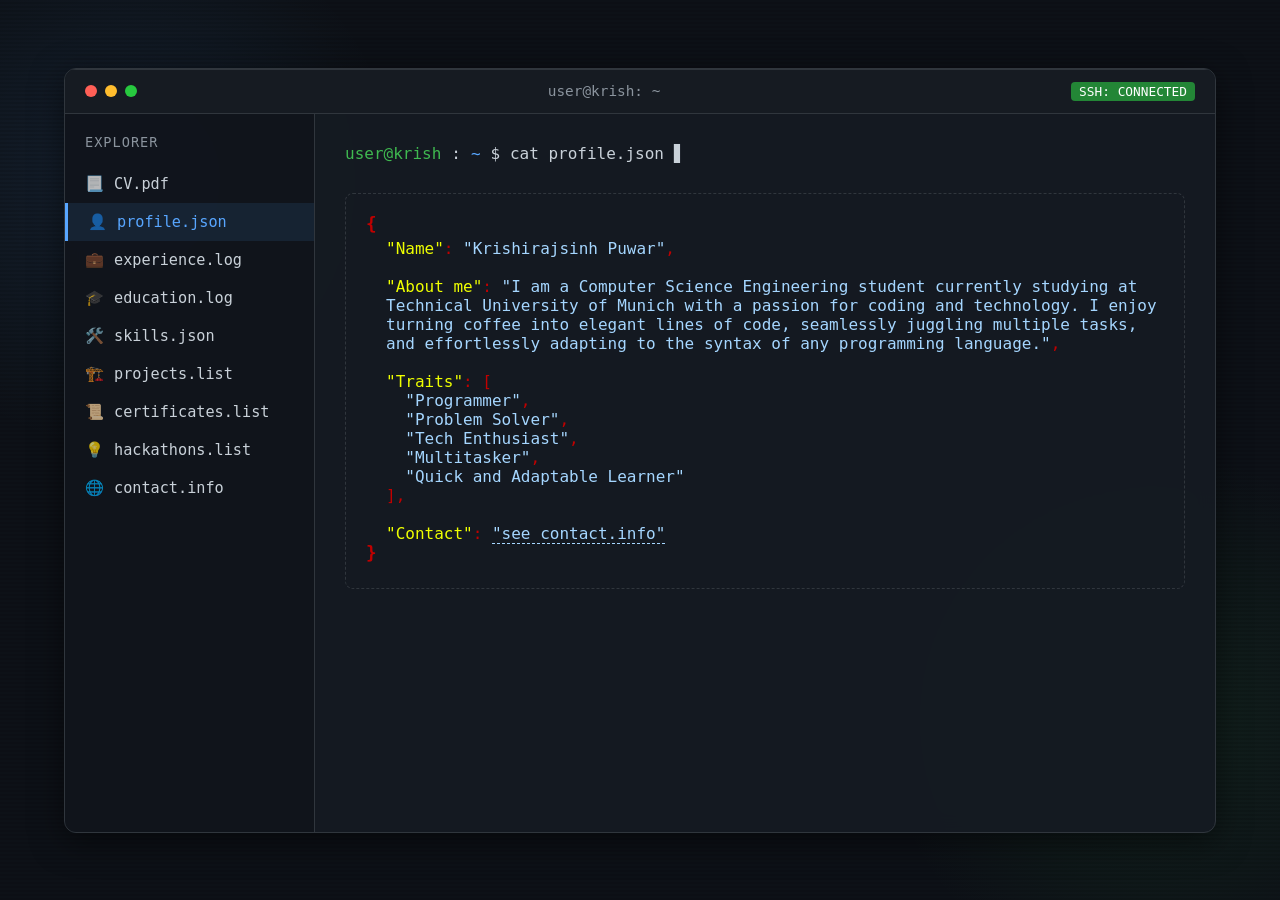
==== commit 6d5e6e2c: "update Section Routing Logic" ====
--- a/index.html
+++ b/index.html
@@ -1,7 +1,7 @@
 <!doctype html>
 <html lang="en">
 	<head>
-		<script src="script.js"></script>
+		<script src="script.js" defer></script>
 
 		<meta charset="UTF-8" />
 		<meta name="viewport" content="width=device-width, initial-scale=1.0" />
@@ -132,33 +132,45 @@
 			<div class="terminal-body">
 				<div class="sidebar">
 					<div class="sidebar-header">Explorer</div>
-					<div class="nav-item" onclick="showSection('cv')">
+					<a class="nav-item" href="#cv" data-section="cv">
 						<span class="nav-icon">📃</span> CV.pdf
-					</div>
-					<div class="nav-item" onclick="showSection('profile')">
+					</a>
+					<a class="nav-item" href="#profile" data-section="profile">
 						<span class="nav-icon">👤</span> profile.json
-					</div>
-					<div class="nav-item" onclick="showSection('experience')">
+					</a>
+					<a
+						class="nav-item"
+						href="#experience"
+						data-section="experience"
+					>
 						<span class="nav-icon">💼</span> experience.log
-					</div>
-					<div class="nav-item" onclick="showSection('education')">
+					</a>
+					<a class="nav-item" href="#education" data-section="education">
 						<span class="nav-icon">🎓</span> education.log
-					</div>
-					<div class="nav-item" onclick="showSection('skills')">
+					</a>
+					<a class="nav-item" href="#skills" data-section="skills">
 						<span class="nav-icon">🛠️</span> skills.json
-					</div>
-					<div class="nav-item" onclick="showSection('projects')">
+					</a>
+					<a class="nav-item" href="#projects" data-section="projects">
 						<span class="nav-icon">🏗️</span> projects.list
-					</div>
-					<div class="nav-item" onclick="showSection('certificates')">
+					</a>
+					<a
+						class="nav-item"
+						href="#certificates"
+						data-section="certificates"
+					>
 						<span class="nav-icon">📜</span> certificates.list
-					</div>
-					<div class="nav-item" onclick="showSection('hackathons')">
+					</a>
+					<a
+						class="nav-item"
+						href="#hackathons"
+						data-section="hackathons"
+					>
 						<span class="nav-icon">💡</span> hackathons.list
-					</div>
-					<div class="nav-item" onclick="showSection('contact')">
+					</a>
+					<a class="nav-item" href="#contact" data-section="contact">
 						<span class="nav-icon">🌐</span> contact.info
-					</div>
+					</a>
 				</div>
 
 				<div class="content-area" id="main-output">
@@ -275,10 +287,7 @@
 								<br />
 								<li>
 									<span class="key">"Contact"</span>:
-									<a
-										href="#"
-										onclick="showSection('contact')"
-									>
+									<a href="#contact">
 										<span class="value"
 											>"see contact.info"</span
 										>
--- a/styles.css
+++ b/styles.css
@@ -0,0 +1,426 @@
+:root {
+	--bg-color: #0d1117;
+	--term-bg: rgba(22, 27, 34, 0.95);
+	--text-color: #c9d1d9;
+	--accent-color: #58a6ff;
+	/* Blue */
+	--cmd-color: #79c0ff;
+	--string-color: #a5d6ff;
+	--keyword-color: #ff7b72;
+	--success-color: #3fb950;
+	/* Green */
+	--border-color: #30363d;
+	--glass-shadow: 0 8px 32px 0 rgba(0, 0, 0, 0.5);
+}
+
+* {
+	box-sizing: border-box;
+	margin: 0;
+	padding: 0;
+	scrollbar-width: thin;
+	scrollbar-color: var(--border-color) transparent;
+}
+
+/* Custom Scrollbar */
+::-webkit-scrollbar {
+	width: 8px;
+}
+
+::-webkit-scrollbar-track {
+	background: transparent;
+}
+
+::-webkit-scrollbar-thumb {
+	background-color: var(--border-color);
+	border-radius: 4px;
+}
+
+body {
+	font-family: "Fira Code", monospace;
+	background-color: var(--bg-color);
+	background-image:
+		radial-gradient(
+			circle at 10% 20%,
+			rgba(88, 166, 255, 0.1) 0%,
+			transparent 20%
+		),
+		radial-gradient(
+			circle at 90% 80%,
+			rgba(63, 185, 80, 0.1) 0%,
+			transparent 20%
+		);
+	color: var(--text-color);
+	height: 100vh;
+	display: flex;
+	justify-content: center;
+	align-items: center;
+	overflow: hidden;
+}
+
+/* Scanline Effect */
+body::after {
+	content: " ";
+	display: block;
+	position: absolute;
+	top: 0;
+	left: 0;
+	bottom: 0;
+	right: 0;
+	background: linear-gradient(
+		rgba(18, 16, 16, 0) 50%,
+		rgba(0, 0, 0, 0.1) 50%
+	);
+	background-size: 100% 4px;
+	z-index: 2;
+	pointer-events: none;
+}
+
+/* Main Container */
+.terminal-container {
+	width: 90%;
+	max-width: 1200px;
+	height: 85vh;
+	background: var(--term-bg);
+	border: 1px solid var(--border-color);
+	border-radius: 12px;
+	box-shadow: var(--glass-shadow);
+	display: flex;
+	flex-direction: column;
+	z-index: 10;
+	backdrop-filter: blur(10px);
+	overflow: hidden;
+	animation: fadeIn 0.8s ease-out;
+}
+
+/* Title Bar */
+.title-bar {
+	background: #161b22;
+	padding: 12px 20px;
+	border-bottom: 1px solid var(--border-color);
+	border-top: 1px solid var(--border-color);
+	display: flex;
+	align-items: center;
+	justify-content: space-between;
+}
+
+.buttons {
+	display: flex;
+	gap: 8px;
+}
+
+.dot {
+	width: 12px;
+	height: 12px;
+	border-radius: 50%;
+}
+
+.red {
+	background: #ff5f56;
+}
+
+.yellow {
+	background: #ffbd2e;
+}
+
+.green {
+	background: #27c93f;
+}
+
+.title-text {
+	font-size: 0.9rem;
+	color: #8b949e;
+}
+
+.status-badge {
+	font-size: 0.8rem;
+	background: #238636;
+	color: white;
+	padding: 2px 8px;
+	border-radius: 4px;
+}
+
+/* Layout: Sidebar + Content */
+.terminal-body {
+	display: flex;
+	flex: 1;
+	overflow: hidden;
+}
+
+/* Sidebar Navigation */
+.sidebar {
+	width: 250px;
+	background: rgba(13, 17, 23, 0.5);
+	border-right: 1px solid var(--border-color);
+	padding: 20px 0;
+	display: flex;
+	flex-direction: column;
+}
+
+.sidebar-header {
+	padding: 0 20px 15px;
+	font-size: 0.85rem;
+	color: #8b949e;
+	text-transform: uppercase;
+	letter-spacing: 1px;
+}
+
+.nav-item {
+	padding: 10px 20px;
+	cursor: pointer;
+	color: var(--text-color);
+	transition: all 0.2s;
+	display: flex;
+	align-items: center;
+	gap: 10px;
+	font-size: 0.95rem;
+	text-decoration: none;
+	border-bottom: 0;
+}
+
+.nav-item:hover,
+.nav-item.active {
+	background: rgba(88, 166, 255, 0.1);
+	color: var(--accent-color);
+	border-left: 3px solid var(--accent-color);
+}
+
+.nav-icon {
+	opacity: 0.7;
+}
+
+/* Main Content Area */
+.content-area {
+	flex: 1;
+	padding: 30px;
+	overflow-y: auto;
+	position: relative;
+}
+
+/* Typography & Components */
+h1 {
+	color: var(--accent-color);
+	margin-bottom: 10px;
+}
+
+h2 {
+	color: var(--success-color);
+	margin-top: 25px;
+	margin-bottom: 15px;
+	/* border-bottom: 1px solid var(--border-color); */
+	padding-bottom: 5px;
+	font-size: 1.4rem;
+}
+
+h3 {
+	color: var(--cmd-color);
+	margin-bottom: 5px;
+	font-size: 1.1rem;
+}
+
+p {
+	line-height: 1.6;
+	margin-bottom: 15px;
+	color: #8b949e;
+}
+
+a {
+	color: var(--string-color);
+	text-decoration: none;
+	border-bottom: 1px dashed var(--string-color);
+}
+
+a:hover {
+	color: var(--accent-color);
+	border-bottom-style: solid;
+}
+
+.prompt-line {
+	display: flex;
+	gap: 10px;
+	margin-bottom: 20px;
+	font-family: "Fira Code", monospace;
+}
+
+.user {
+	color: var(--success-color);
+}
+
+.path {
+	color: var(--accent-color);
+}
+
+.command {
+	color: var(--text-color);
+}
+
+/* Cursor Blink */
+.cursor::after {
+	content: "▋";
+	color: var(--text-color);
+	animation: blink 1s infinite;
+}
+
+/* Skills Grid */
+.skills-grid {
+	display: grid;
+	grid-template-columns: repeat(auto-fill, minmax(100px, 1fr));
+	gap: 15px;
+	margin-top: 20px;
+}
+
+.skill-tag {
+	background: rgba(56, 139, 253, 0.15);
+	color: var(--accent-color);
+	padding: 8px;
+	text-align: center;
+	border-radius: 4px;
+	border: 1px solid rgba(88, 166, 255, 0.3);
+	font-size: 0.9rem;
+}
+
+/* Experience Cards */
+.exp-card {
+	border-left: 2px solid var(--border-color);
+	padding-left: 20px;
+	margin-bottom: 30px;
+	position: relative;
+}
+
+.exp-card::before {
+	content: "";
+	position: absolute;
+	left: -6px;
+	top: 0;
+	width: 10px;
+	height: 10px;
+	border-radius: 50%;
+	background: var(--border-color);
+}
+
+.exp-card:hover {
+	border-left-color: var(--accent-color);
+}
+
+.exp-card:hover::before {
+	background: var(--accent-color);
+}
+
+.date {
+	font-size: 0.85rem;
+	color: #6e7681;
+	margin-bottom: 5px;
+	display: block;
+}
+
+/* Mobile Responsive */
+@media (max-width: 768px) {
+	.terminal-container {
+		width: 100%;
+		height: 100%;
+		border-radius: 0;
+		border: none;
+	}
+
+	.terminal-body {
+		flex-direction: column;
+		margin-bottom: 40px;
+	}
+
+	.sidebar {
+		width: 100%;
+		flex-direction: row;
+		overflow-x: auto;
+		padding: 10px;
+		border-right: none;
+		border-bottom: 1px solid var(--border-color);
+	}
+
+	.sidebar-header {
+		display: none;
+	}
+
+	.nav-item {
+		padding: 8px 15px;
+		white-space: nowrap;
+		border-left: none;
+		border-bottom: 3px solid transparent;
+	}
+
+	.nav-item:hover,
+	.nav-item.active {
+		border-left: none;
+		border-bottom: 3px solid var(--accent-color);
+	}
+
+	.content-area {
+		padding: 20px;
+	}
+
+	iframe {
+		width: 100% !important;
+		height: 500px !important;
+	}
+
+	object {
+		width: 100% !important;
+		height: 500px !important;
+	}
+
+	.hackathon-iframe {
+		width: 90% !important;
+		height: 500px !important;
+	}
+}
+
+/* Animations */
+@keyframes blink {
+	0%,
+	100% {
+		opacity: 1;
+	}
+
+	50% {
+		opacity: 0;
+	}
+}
+
+@keyframes fadeIn {
+	from {
+		opacity: 0;
+		transform: translateY(20px);
+	}
+
+	to {
+		opacity: 1;
+		transform: translateY(0);
+	}
+}
+
+.hidden-section {
+	display: none;
+}
+
+.key {
+	color: #eeff00;
+}
+
+.value {
+	color: #a5d6ff;
+}
+
+.cv-download {
+	font-size: 0.8rem;
+	background: #79c0ff;
+	display: flex;
+	justify-content: center;
+	padding: 10px 40px;
+	margin: 0px 0px;
+	border-top-left-radius: 10px;
+	border-top-right-radius: 10px;
+}
+
+.cv-download:hover {
+	background: #58a6ff;
+	margin-top: -2px;
+	padding-bottom: 12px;
+}
